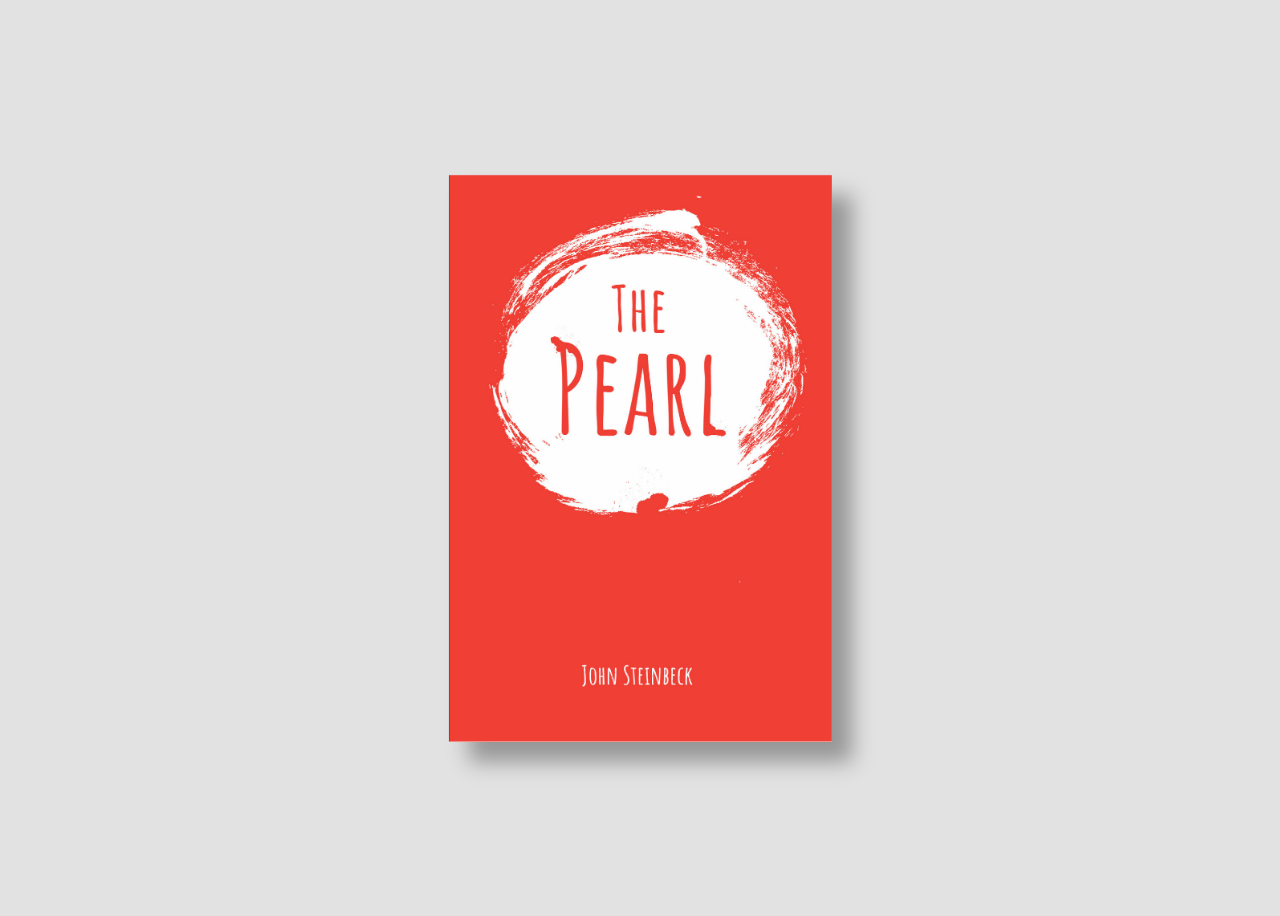
==== Day-02/index.html @ 7562f90f "Commit Inicial Day-02" ====
<!DOCTYPE html>
<html lang="en">
<head>
    <meta charset="UTF-8">
    <meta http-equiv="X-UA-Compatible" content="IE=edge">
    <meta name="viewport" content="width=device-width, initial-scale=1.0">
    <title>3D Book</title>
    <link rel="stylesheet" href="style.css">
</head>
<body>
    <section>
        <div class="book">
            <img src="Images/cover.png" alt="The Pearl">
        </div>
    </section>
</body>
</html>
---- Day-02/style.css ----
body {
    background-color: #e2e2e2;
    display: flex;
    align-items: center;
    justify-content: center;
    min-height: 100vh;
    text-align: center;
}

section {
    display: flex;
    align-items: center;
    justify-content: center;
  
    transform-style: preserve-3d;
    perspective: 1000px;
  }
  
  section .book {
    position: relative;
    width: 383px;
    height: 567px;
    box-shadow: 20px 20px 20px rgba(0, 0, 0, 0.337);
  
    transform-style: preserve-3d;
    transition: 0.5s;
  
    cursor: pointer;
  }
  
  section .book img {
    position: absolute;
    top: 0;
    left: 0;
  
    width: 100%;
    height: 100%;

  }

  section .book:hover {
    transform: rotateY(30deg);
    box-shadow: 20px 20px 20px rgba(0, 0, 0, 0.138);
  }

  section .book:active {
    transform: rotateY(180deg);
  }

  section .book::before {
    content: "";
    position: absolute;
    width: 60px;
    height: 100%;
    transform-origin: left;
    background: url(./assets/side.jpg);
    background-position: center;
    transform: rotateY(90deg);
  }
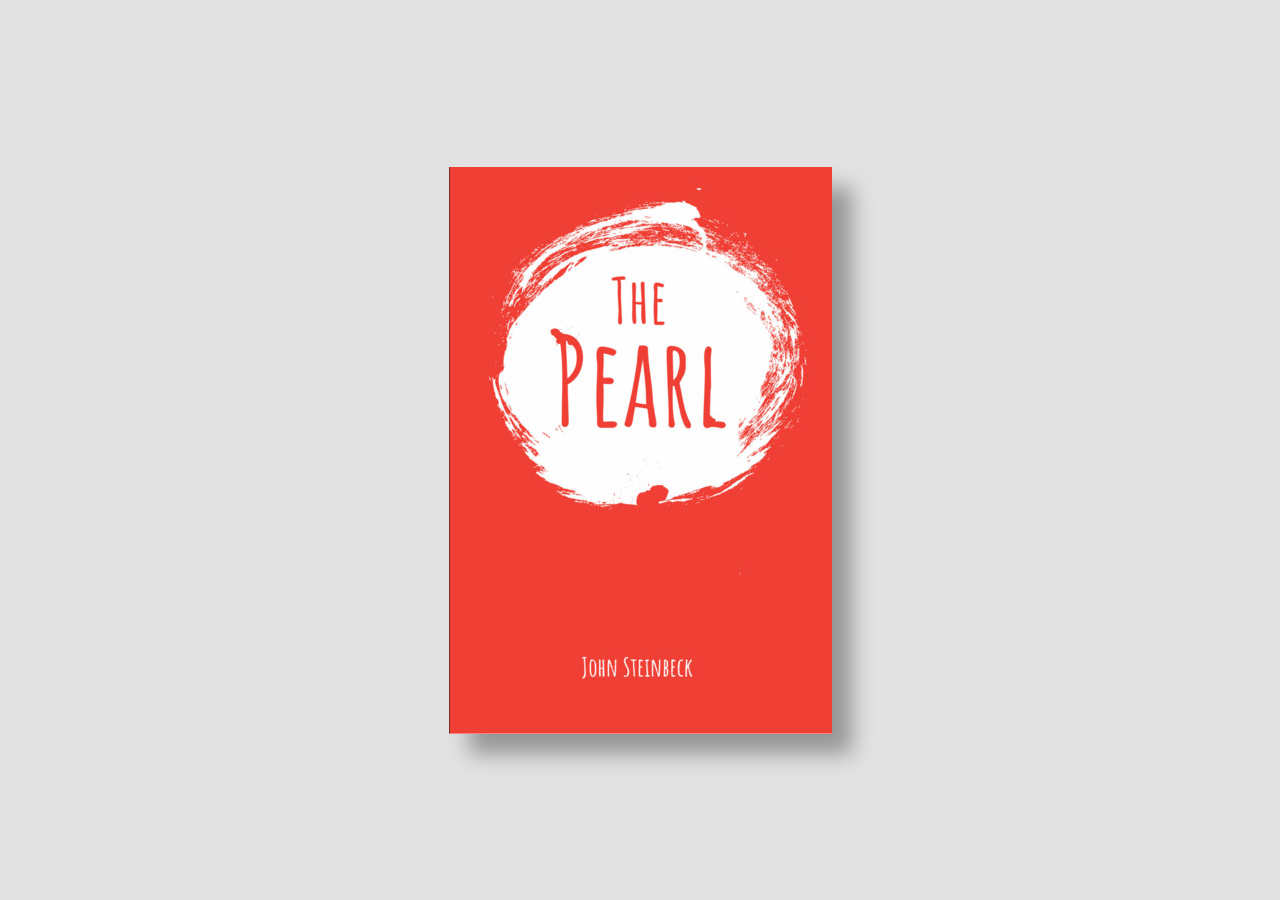
==== commit a17156a6: "Commit 2.0 Day-02" ====
--- a/Day-02/index.html
+++ b/Day-02/index.html
@@ -10,7 +10,7 @@
 <body>
     <section>
         <div class="book">
-            <img src="Images/cover.png" alt="The Pearl">
+            <img src="Images/cover1.jpg">
         </div>
     </section>
 </body>
--- a/Day-02/style.css
+++ b/Day-02/style.css
@@ -1,3 +1,8 @@
+*{
+    margin: 0;
+    padding: 0;
+    box-sizing: border-box;
+}
 
 body {
     background-color: #e2e2e2;
@@ -5,7 +10,6 @@
     align-items: center;
     justify-content: center;
     min-height: 100vh;
-    text-align: center;
 }
 
 section {
@@ -36,25 +40,47 @@
   
     width: 100%;
     height: 100%;
-
+    object-fit: cover;
   }
 
   section .book:hover {
     transform: rotateY(30deg);
-    box-shadow: 20px 20px 20px rgba(0, 0, 0, 0.138);
+    box-shadow: 10px 10px 10px rgba(0, 0, 0, 0.268);
   }
 
   section .book:active {
     transform: rotateY(180deg);
   }
 
-  section .book::before {
-    content: "";
-    position: absolute;
-    width: 60px;
-    height: 100%;
-    transform-origin: left;
-    background: url(./assets/side.jpg);
-    background-position: center;
-    transform: rotateY(90deg);
+  section .book:before
+  {
+      content: '';
+      position: absolute;
+      width: 60px;
+      height: 100%;
+      transform-origin: left;
+      background: url(Images/side1.jpg);
+      background-position: center;
+      transform: rotateY(90deg);
   }
+
+  section .book:active
+  {
+      transform: rotateY(180deg);
+      box-shadow: 20px 20px 20px rgba(0, 0, 0, 0.138);
+  }
+
+  section .book:after
+  {
+      content: '';
+      position: absolute;
+      width: 100%;
+      height: 100%;
+      transform-origin: center; 
+      background: url(Images/back1.jpg);
+      background-position: center;
+      transform: rotateY(180deg) translateZ(60px)
+  }
+
+
+  
